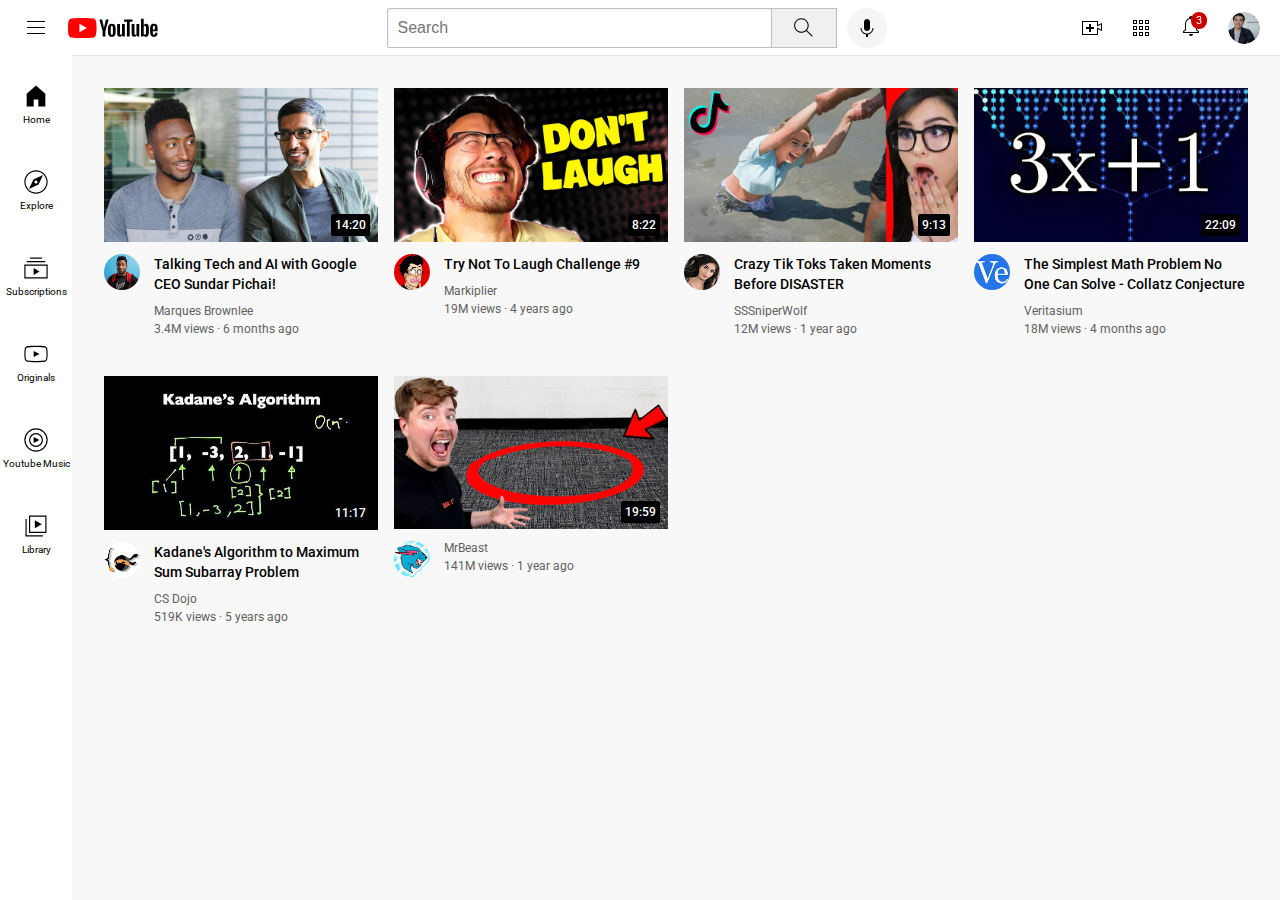
==== index.html @ 95198d61 "Update and rename youtube.html to index.html" ====
<!DOCTYPE html>
<html>

<head>
    <title>YouTube</title>
    <link rel="stylesheet" href="styles/video.css">
    <link rel="stylesheet" href="styles/header.css">
    <link rel="stylesheet" href="styles/sidebar.css">
    <link rel="stylesheet" href="styles/general.css">
    <link rel="preconnect" href="https://fonts.googleapis.com">
    <link rel="preconnect" href="https://fonts.gstatic.com" crossorigin>
    <link href="https://fonts.googleapis.com/css2?family=Roboto:wght@400;500;700&display=swap" rel="stylesheet">
</head>

<body>
    <div class="header">
        <div class="left-section">
            <img class="hamburger-menu" src="icons/hamburger-menu.svg">
            <img class="youtube-logo" src="icons/youtube-logo.svg">
        </div>
        <div class="middle-section">
            <input type="text" placeholder="Search" class="search-bar">
            <button class="search-button">
                <img class="search-icon" src="icons/search.svg">
                <div class="tooltip">Search</div>
            </button>
            <button class="voice-search-button">
                <img class="voice-search-icon" src="icons/voice-search-icon.svg">
                <div class="tooltip">Search with your voice</div>
            </button>
        </div>
        <div class="right-section">
            <div class="upload-icon-container">
                <img class="upload-icon" src="icons/upload.svg">
                <div class="tooltip">Create</div>
            </div>
            <div class="youtube-apps-icon-container">
                <img class="youtube-apps-icon" src="icons/youtube-apps.svg">
                <div class="tooltip">Youtube apps</div>
            </div>
            <div class="notification-icon-container-tooltip">
                <div class="notification-icon-container">
                    <div class="notifications-icon-three">3</div>
                    <img class="notifications-icon" src="icons/notifications.svg">
                </div>
                <div class="tooltip">Notifications</div>
            </div>
            <img class="current-user-picture" src="channel-pictures/my-channel.jpeg">
        </div>    
    </div>

    <div class="sidebar">
        <div class="sidebar-link">
            <img src="icons/home.svg">
            <div>Home</div>
        </div>

        <div class="sidebar-link">
            <img src="icons/explore.svg">
            <div>Explore</div>
        </div>

        <div class="sidebar-link">
            <img src="icons/subscriptions.svg">
            <div>Subscriptions</div>
        </div>

        <div class="sidebar-link">
            <img src="icons/originals.svg">
            <div>Originals</div>
        </div>

        <div class="sidebar-link">
            <img src="icons/youtube-music.svg">
            <div>Youtube Music</div>
        </div>

        <div class="sidebar-link">
            <img src="icons/library.svg">
            <div>Library</div>
        </div>
    </div>


    <div class="video-grid">
        <div class="video-preview">
            <div class="thumbnail-row">
                <div class="video-time">14:20</div>
                <img class="thumbnail" src="thumbnails/thumbnail-1.webp">
            </div>
            <div class="video-info-grid">

                <div class="channel-picture">
                    <img class="profile" src="channel-pictures/channel-1.jpeg">
                </div>
                <div class="video-info">
                    <p class="video-title">
                        Talking Tech and AI with Google CEO Sundar Pichai!
                    </p>

                    <p class="channel-name">
                        Marques Brownlee
                    </p>

                    <p class="video-stats">
                        3.4M views &middot; 6 months ago
                    </p>
                </div>

            </div>

        </div>

        <div class="video-preview">
            <div class="thumbnail-row">
                <div class="video-time">8:22</div>
                <img class="thumbnail" src="thumbnails/thumbnail-2.webp">
            </div>
            <div class="video-info-grid">

                <div class="channel-picture">
                    <img class="profile" src="channel-pictures/channel-2.jpeg">
                </div>
                <div class="video-info">
                    <p class="video-title">
                        Try Not To Laugh Challenge #9
                    </p>

                    <p class="channel-name">
                        Markiplier
                    </p>

                    <p class="video-stats">
                        19M views &middot; 4 years ago
                    </p>
                </div>

            </div>

        </div>

        <div class="video-preview">
            <div class="thumbnail-row">
                <div class="video-time">9:13</div>
                <img class="thumbnail" src="thumbnails/thumbnail-3.webp">
            </div>
            <div class="video-info-grid">

                <div class="channel-picture">
                    <img class="profile" src="channel-pictures/channel-3.jpeg">
                </div>
                <div class="video-info">
                    <p class="video-title">
                        Crazy Tik Toks Taken Moments Before DISASTER
                    </p>

                    <p class="channel-name">
                        SSSniperWolf
                    </p>

                    <p class="video-stats">
                        12M views &middot; 1 year ago
                    </p>
                </div>

            </div>

        </div>

        <div class="video-preview">
            <div class="thumbnail-row">
                <div class="video-time">22:09</div>
                <img class="thumbnail" src="thumbnails/thumbnail-4.webp">
            </div>
            <div class="video-info-grid">

                <div class="channel-picture">
                    <img class="profile" src="channel-pictures/channel-4.jpeg">
                </div>
                <div class="video-info">
                    <p class="video-title">
                        The Simplest Math Problem No One Can Solve - Collatz Conjecture
                    </p>

                    <p class="channel-name">
                        Veritasium
                    </p>

                    <p class="video-stats">
                        18M views &middot; 4 months ago
                    </p>
                </div>

            </div>

        </div>

        <div class="video-preview">
            <div class="thumbnail-row">
                <div class="video-time">11:17</div>
                <img class="thumbnail" src="thumbnails/thumbnail-5.webp">
            </div>
            <div class="video-info-grid">

                <div class="channel-picture">
                    <img class="profile" src="channel-pictures/channel-5.jpeg">
                </div>
                <div class="video-info">
                    <p class="video-title">
                        Kadane's Algorithm to Maximum Sum Subarray Problem
                    </p>

                    <p class="channel-name">
                        CS Dojo
                    </p>

                    <p class="video-stats">
                        519K views &middot; 5 years ago
                    </p>
                </div>

            </div>

        </div>

        <div class="video-preview">
            <div class="thumbnail-row">
                <div class="video-time">19:59</div>
                <img class="thumbnail" src="thumbnails/thumbnail-6.webp">
            </div>
            <div class="video-info-grid">

                <div class="channel-picture">
                    <img class="profile" src="channel-pictures/channel-6.jpeg">
                </div>
                <div class="video-info">
                   

                    <p class="channel-name">
                        MrBeast
                    </p>

                    <p class="video-stats">
                        141M views &middot; 1 year ago
                    </p>
                </div>

            </div>

        </div>

    </div>

</body>

</html>
---- styles/video.css ----
.thumbnail {
    width: 100%;
}


.video-title {
    margin-top: 0;
    font-size: 14px;
    font-weight: 500;
    line-height: 20px;
    margin-bottom: 10px;
}

.video-info-grid {
    display: grid;
    grid-template-columns: 50px 1fr;
}

.profile {
    width: 36px;
    border-radius: 50px;
}

.thumbnail-row {
    margin-bottom: 8px;
    position: relative;
}

.channel-name,
.video-stats {
    font-size: 12px;
    color: rgb(96, 96, 96);
}

.channel-name {
    margin-bottom: 4px;
}

.video-grid {
    display: grid;
    grid-template-columns: 1fr 1fr 1fr;
    column-gap: 16px;
    row-gap: 40px;
}

@media(max-width : 750px) {
    .video-grid{
        grid-template-columns: 1fr 1fr;
    }
}

@media(min-width : 1250px) {
    .video-grid{
        grid-template-columns: 1fr 1fr 1fr 1fr;
    }
}

.video-time {
    font-size: 12px;
    font-weight: 500;
    position: absolute;
    background-color: black;
    color: white;
    bottom: 10px;
    right: 8px;
    padding: 4px;
    border-radius: 2px;
}
---- styles/header.css ----
.header {
    height: 55px;
    display: flex;
    flex-direction: row;/*default*/
    justify-content: space-between;
    position: fixed;
    top: 0;
    right: 0;
    left: 0;
    background-color: white;

    border-bottom-style: solid;
    border-bottom-width: 1px;
    border-bottom-color: rgb(228,228,228);
    
    z-index: 100;
}

.left-section {
    display: flex;
    align-items: center;
}

.hamburger-menu {
    height: 24px;
    margin-left: 24px;
    margin-right: 20px;
}

.youtube-logo {
    height: 20px;
}

.middle-section {
    flex: 1;
    margin-left: 70px;
    margin-right: 35px;
    max-width: 500px;
    display: flex;
    align-items: center;
}

.search-bar::placeholder {
    font-size: 16px;
}

.search-bar {
    flex: 1;
    height: 36px;
    padding-left: 10px;
    font-size: 16px;

    border-width: 1px;
    border-style: solid;
    border-radius: 2px;
    border-color: rgb(192,192,192);
    box-shadow: inset 1px 2px 3px rgba(0,0,0,0.05);
    outline: none;
    width: 0px;
}
.search-button {
    height: 40px;
    width: 66px;
    border-style: solid;
    border-width: 1px;
    border-color: rgb(192,192,192);
    background-color: rgb(240,240,240);
    margin-left: -1px;
    margin-right: 10px;

    cursor: pointer;
}

.search-button:hover {
    background-color: rgb(234, 234, 234);
}

.search-button .tooltip ,
.voice-search-button .tooltip ,
.upload-icon-container .tooltip,
.youtube-apps-icon-container .tooltip ,
.notification-icon-container-tooltip .tooltip {
    position: absolute;
    bottom: -25px;

    background-color: grey;
    color: white;

    padding-left: 8px;
    padding-right: 8px;
    padding-bottom: 4px;
    padding-top: 4px;

    border-radius: 2px;
    font-size: 12px;
    opacity: 0;
    transition: opacity 0.15s;
    pointer-events: none;
    white-space: nowrap;
}


.search-button:hover .tooltip ,
.voice-search-button:hover .tooltip,
.upload-icon-container:hover .tooltip ,
.youtube-apps-icon-container:hover .tooltip,
.notification-icon-container-tooltip:hover .tooltip{
    opacity: 1;
}

.search-button,
.voice-search-button,
.upload-icon-container ,
.youtube-apps-icon-container,
.notification-icon-container-tooltip {
    display: flex;
    justify-content: center;
    align-items: center;
    position: relative;
}

.search-icon {
    height: 25px;
}

.voice-search-button {
    height: 40px;
    width: 40px;
    border-radius: 20px;
    border-width: 1px;
    border: none;
    background-color: rgb(245,245,245);
}

.voice-search-icon {
    height: 24px;
}


.right-section {
    width: 180px;
    margin-right: 20px;
    display: flex;
    align-items: center;
    justify-content: space-between;
    flex-shrink: 0;
}

.upload-icon {
    height: 24px;
}

.youtube-apps-icon{
    height: 24px;
}

.notification-icon-container {
    position: relative;
}

.notifications-icon-three {
    position: absolute;
    background-color: rgb(200, 0, 0);
    color: white;
    font-size: 11px;
    padding-left: 5px;
    padding-right: 5px;
    padding-top: 2px;
    padding-bottom: 2px;
    border-radius: 10px;
    top: -2px;
    right: -4px;
}

.notifications-icon {
    height: 24px;
}

.current-user-picture {
    height: 32px;
    border-radius: 16px;
}
---- styles/sidebar.css ----
.sidebar {
    background-color: white;
    position: fixed;
    top: 55px;
    bottom: 0px;
    left: 0px;
    width: 72px;
    z-index: 200;
    padding-top: 5px;
} 

.sidebar-link {
    height: 86px;
    display: flex;
    flex-direction: column;
    justify-content: center;
    align-items: center;
    cursor: pointer;
}

.sidebar-link:hover {
    background-color: rgb(235, 235, 235);
}

.sidebar-link img {
    height: 28px;
    margin-bottom: 4px;
    
}

.sidebar-link div {
    font-size: 10px;
}
---- styles/general.css ----
p {
    margin-top: 0px;
    margin-bottom: 0px;
}

body {
    font-family: Roboto,Arial;/*pure pg ko kar diya (inheritance)*/
    padding-top: 80px;
    padding-left: 96px;
    padding-right: 24px;
    background-color: rgb(248, 248, 248);
}
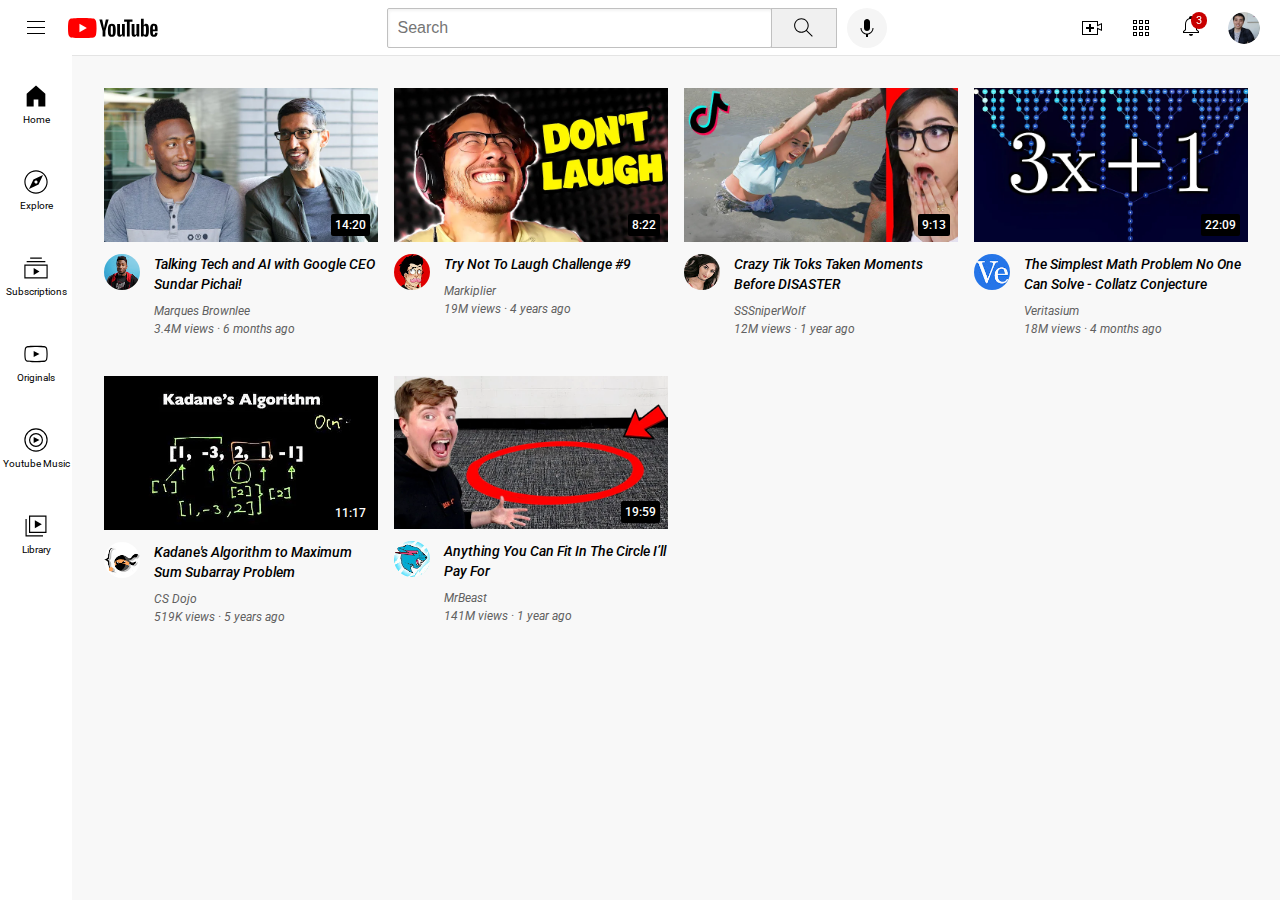
==== commit ba016e23: "Update index.html" ====
--- a/index.html
+++ b/index.html
@@ -7,6 +7,7 @@
     <link rel="stylesheet" href="styles/header.css">
     <link rel="stylesheet" href="styles/sidebar.css">
     <link rel="stylesheet" href="styles/general.css">
+    <link rel="stylesheet" href="tp.css">
     <link rel="preconnect" href="https://fonts.googleapis.com">
     <link rel="preconnect" href="https://fonts.gstatic.com" crossorigin>
     <link href="https://fonts.googleapis.com/css2?family=Roboto:wght@400;500;700&display=swap" rel="stylesheet">
@@ -234,7 +235,9 @@
                     <img class="profile" src="channel-pictures/channel-6.jpeg">
                 </div>
                 <div class="video-info">
-                   
+                    <p class="video-title">
+                        Anything You Can Fit In The Circle I’ll Pay For
+                    </p>
 
                     <p class="channel-name">
                         MrBeast
--- a/tp.css
+++ b/tp.css
@@ -0,0 +1,3 @@
+p{
+    font-style: italic;
+}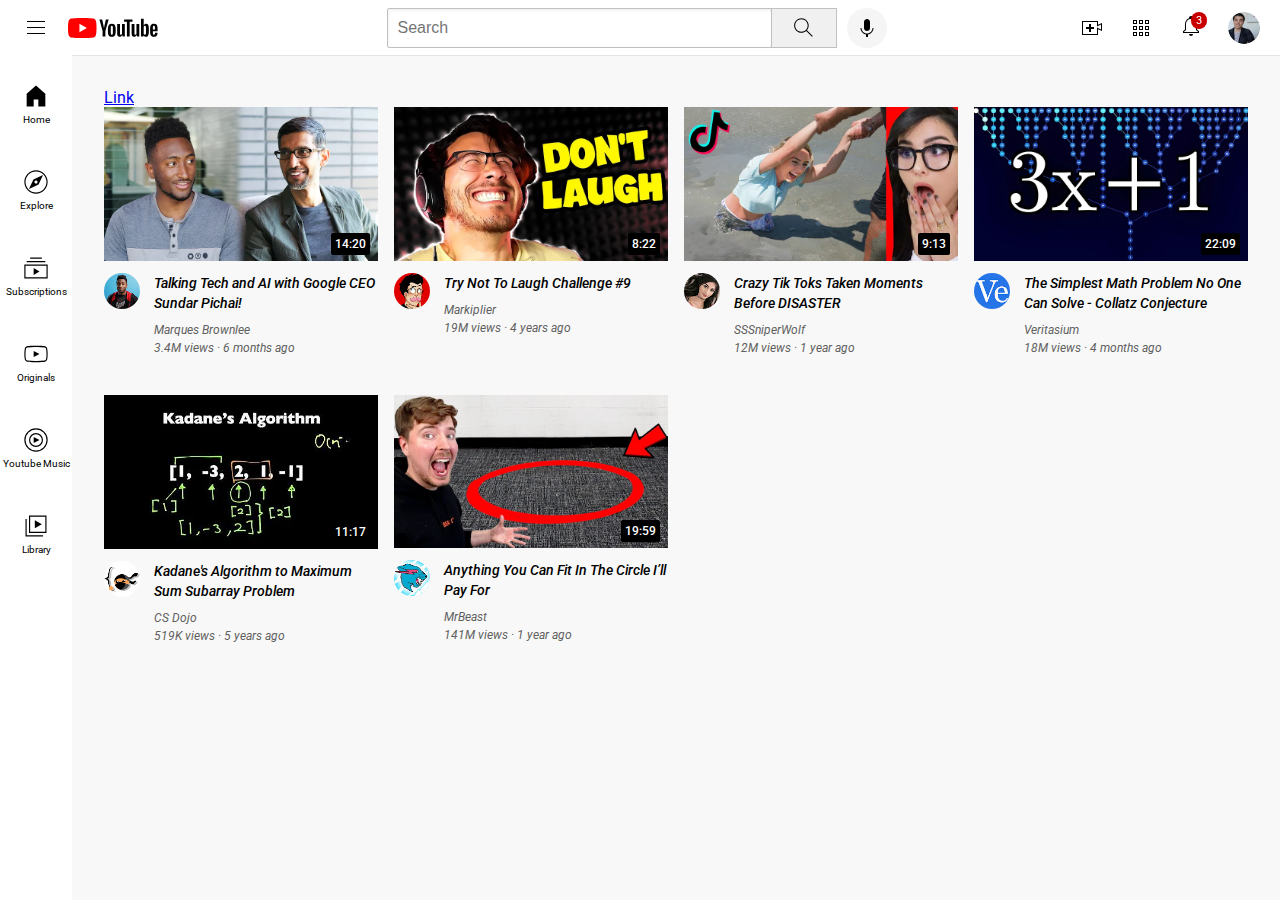
==== commit 88002634: "Update index.html" ====
--- a/index.html
+++ b/index.html
@@ -82,7 +82,7 @@
         </div>
     </div>
 
-
+    <a href="new.html">Link</a>
     <div class="video-grid">
         <div class="video-preview">
             <div class="thumbnail-row">
